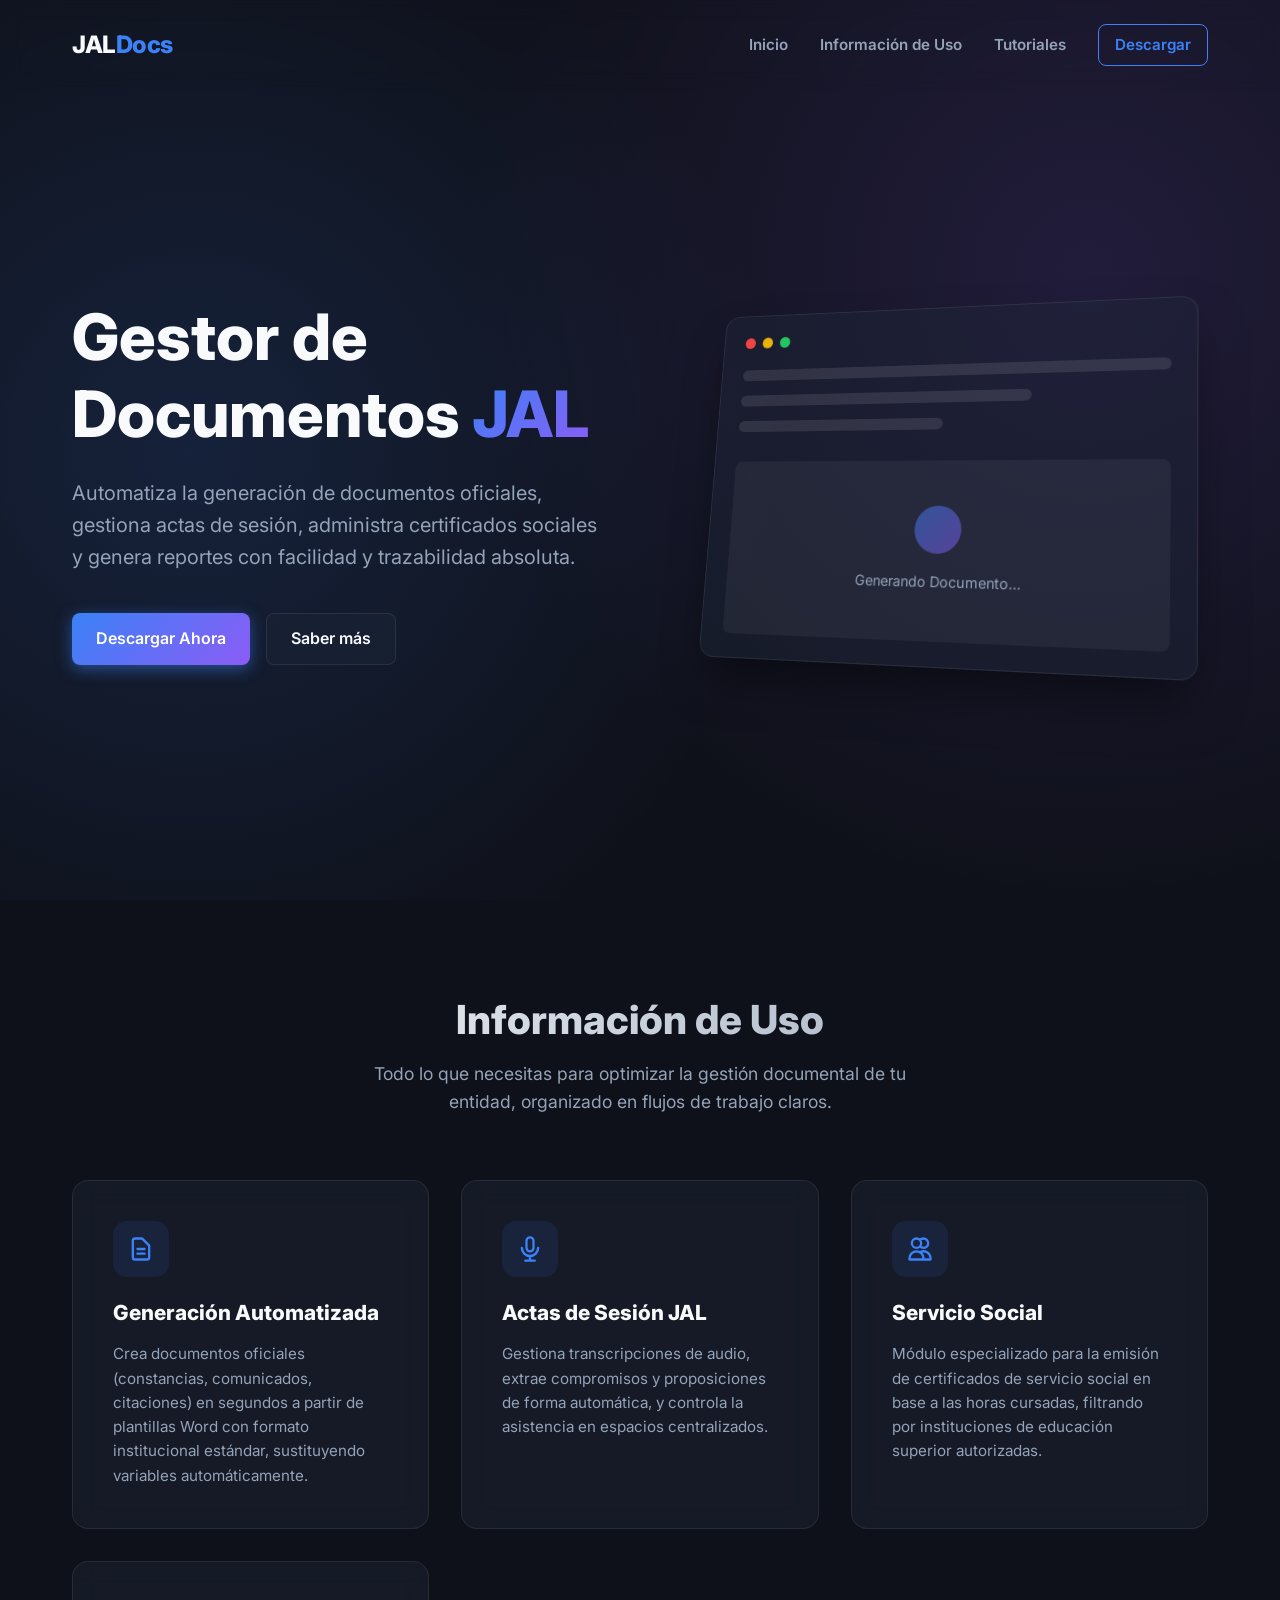
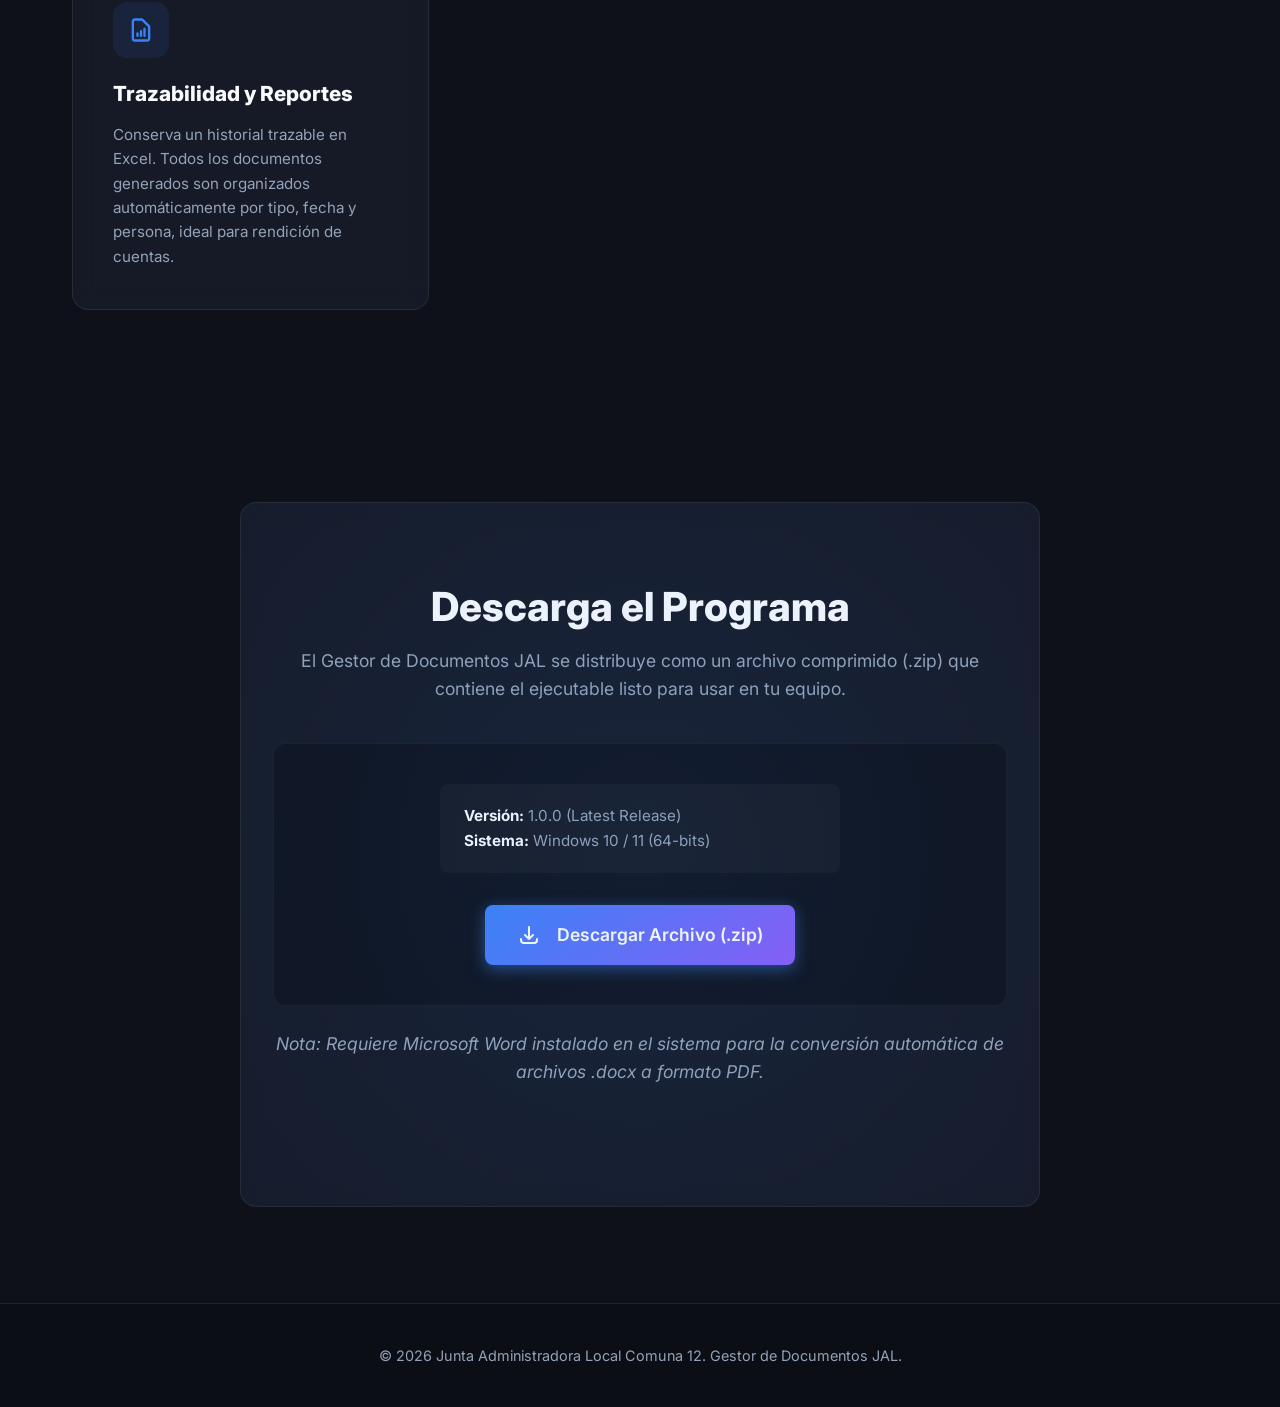
==== index.html @ c781e552 "Organizar archivos en carpetas y preparar para GitHub" ====
<!DOCTYPE html>
<html lang="es">
<head>
    <meta charset="UTF-8">
    <meta name="viewport" content="width=device-width, initial-scale=1.0">
    <meta name="description" content="Gestor de Documentos JAL - Automatización y gestión documental.">
    <title>Gestor de Documentos JAL</title>
    <link href="https://fonts.googleapis.com/css2?family=Inter:wght@300;400;600;800&display=swap" rel="stylesheet">
    <link rel="stylesheet" href="css/styles.css">
</head>
<body>
    <!-- Navbar -->
    <nav id="navbar">
        <div class="nav-container">
            <a href="#home" class="logo">JAL<span>Docs</span></a>
            <ul class="nav-links">
                <li><a href="#home">Inicio</a></li>
                <li><a href="#info">Información de Uso</a></li>
                <li><a href="tutoriales.html">Tutoriales</a></li>
                <li><a href="#download" class="btn-primary-outline">Descargar</a></li>
            </ul>
        </div>
    </nav>

    <!-- Header / Hero Section -->
    <header id="home" class="hero">
        <div class="hero-content">
            <h1 class="hero-title">Gestor de Documentos <span>JAL</span></h1>
            <p class="hero-subtitle">
                Automatiza la generación de documentos oficiales, gestiona actas de sesión, administra certificados sociales y genera reportes con facilidad y trazabilidad absoluta.
            </p>
            <div class="hero-actions">
                <a href="#download" class="btn-primary">Descargar Ahora</a>
                <a href="#info" class="btn-secondary">Saber más</a>
            </div>
        </div>
        <div class="hero-image-wrapper">
            <div class="glass-panel mockup-panel">
                <div class="mockup-header">
                    <span class="dot red"></span>
                    <span class="dot yellow"></span>
                    <span class="dot green"></span>
                </div>
                <div class="mockup-body">
                    <div class="skeleton-line full"></div>
                    <div class="skeleton-line width-70"></div>
                    <div class="skeleton-line width-50"></div>
                    <div class="skeleton-box">
                        <div class="skeleton-icon"></div>
                        <div class="skeleton-text">Generando Documento...</div>
                    </div>
                </div>
            </div>
        </div>
    </header>

    <!-- Usage Info Section -->
    <section id="info" class="section">
        <div class="section-header">
            <h2>Información de Uso</h2>
            <p>Todo lo que necesitas para optimizar la gestión documental de tu entidad, organizado en flujos de trabajo claros.</p>
        </div>
        
        <div class="features-grid">
            <div class="feature-card glass-panel">
                <div class="icon-wrapper">
                    <svg fill="none" stroke="currentColor" viewBox="0 0 24 24"><path stroke-linecap="round" stroke-linejoin="round" stroke-width="2" d="M9 12h6m-6 4h6m2 5H7a2 2 0 01-2-2V5a2 2 0 012-2h5.586a1 1 0 01.707.293l5.414 5.414a1 1 0 01.293.707V19a2 2 0 01-2 2z"></path></svg>
                </div>
                <h3>Generación Automatizada</h3>
                <p>Crea documentos oficiales (constancias, comunicados, citaciones) en segundos a partir de plantillas Word con formato institucional estándar, sustituyendo variables automáticamente.</p>
            </div>
            <div class="feature-card glass-panel">
                <div class="icon-wrapper">
                    <svg fill="none" stroke="currentColor" viewBox="0 0 24 24"><path stroke-linecap="round" stroke-linejoin="round" stroke-width="2" d="M19 11a7 7 0 01-7 7m0 0a7 7 0 01-7-7m7 7v4m0 0H8m4 0h4m-4-8a3 3 0 01-3-3V5a3 3 0 116 0v6a3 3 0 01-3 3z"></path></svg>
                </div>
                <h3>Actas de Sesión JAL</h3>
                <p>Gestiona transcripciones de audio, extrae compromisos y proposiciones de forma automática, y controla la asistencia en espacios centralizados.</p>
            </div>
            <div class="feature-card glass-panel">
                <div class="icon-wrapper">
                    <svg fill="none" stroke="currentColor" viewBox="0 0 24 24"><path stroke-linecap="round" stroke-linejoin="round" stroke-width="2" d="M12 4.354a4 4 0 110 5.292M15 21H3v-1a6 6 0 0112 0v1zm0 0h6v-1a6 6 0 00-9-5.197M13 7a4 4 0 11-8 0 4 4 0 018 0z"></path></svg>
                </div>
                <h3>Servicio Social</h3>
                <p>Módulo especializado para la emisión de certificados de servicio social en base a las horas cursadas, filtrando por instituciones de educación superior autorizadas.</p>
            </div>
            <div class="feature-card glass-panel">
                <div class="icon-wrapper">
                    <svg fill="none" stroke="currentColor" viewBox="0 0 24 24"><path stroke-linecap="round" stroke-linejoin="round" stroke-width="2" d="M9 17v-2m3 2v-4m3 4v-6m2 10H7a2 2 0 01-2-2V5a2 2 0 012-2h5.586a1 1 0 01.707.293l5.414 5.414a1 1 0 01.293.707V19a2 2 0 01-2 2z"></path></svg>
                </div>
                <h3>Trazabilidad y Reportes</h3>
                <p>Conserva un historial trazable en Excel. Todos los documentos generados son organizados automáticamente por tipo, fecha y persona, ideal para rendición de cuentas.</p>
            </div>
        </div>
    </section>

    <!-- Download Section -->
    <section id="download" class="section download-section">
        <div class="download-container glass-panel">
            <h2>Descarga el Programa</h2>
            <p>El Gestor de Documentos JAL se distribuye como un archivo comprimido (.zip) que contiene el ejecutable listo para usar en tu equipo.</p>
            <div class="download-box">
                <div class="version-info">
                    <strong>Versión:</strong> 1.0.0 (Latest Release)
                    <br>
                    <strong>Sistema:</strong> Windows 10 / 11 (64-bits)
                </div>
                <a href="downloads/JAL_Gestor_Documentos.zip" download="JAL_Gestor_Documentos.zip" class="btn-primary btn-large">
                    <svg fill="none" stroke="currentColor" viewBox="0 0 24 24" width="24" height="24" style="margin-right: 8px;"><path stroke-linecap="round" stroke-linejoin="round" stroke-width="2" d="M4 16v1a3 3 0 003 3h10a3 3 0 003-3v-1m-4-4l-4 4m0 0l-4-4m4 4V4"></path></svg>
                    Descargar Archivo (.zip)
                </a>
            </div>
            <p class="download-note">Nota: Requiere Microsoft Word instalado en el sistema para la conversión automática de archivos .docx a formato PDF.</p>
        </div>
    </section>

    <!-- Footer -->
    <footer>
        <div class="footer-content">
            <p>&copy; 2026 Junta Administradora Local Comuna 12. Gestor de Documentos JAL.</p>
        </div>
    </footer>

    <script src="js/script.js"></script>
</body>
</html>
---- css/styles.css ----
:root {
    --bg-dark: #0f111a;
    --bg-darker: #090a0f;
    --primary: #3b82f6;
    --primary-glow: rgba(59, 130, 246, 0.5);
    --secondary: #8b5cf6;
    --text-light: #f8fafc;
    --text-muted: #94a3b8;
    --glass-bg: rgba(30, 41, 59, 0.4);
    --glass-border: rgba(255, 255, 255, 0.08);
}

* {
    margin: 0;
    padding: 0;
    box-sizing: border-box;
}

body {
    font-family: 'Inter', sans-serif;
    background-color: var(--bg-dark);
    color: var(--text-light);
    line-height: 1.6;
    overflow-x: hidden;
    background-image: 
        radial-gradient(circle at 15% 50%, rgba(59, 130, 246, 0.15) 0%, transparent 50%),
        radial-gradient(circle at 85% 30%, rgba(139, 92, 246, 0.15) 0%, transparent 50%);
    background-attachment: fixed;
}

html {
    scroll-behavior: smooth;
}

/* Typography */
h1, h2, h3 {
    font-weight: 800;
    line-height: 1.2;
}

a {
    text-decoration: none;
    color: inherit;
    transition: all 0.3s ease;
}

/* Navbar */
#navbar {
    position: fixed;
    top: 0;
    width: 100%;
    z-index: 1000;
    padding: 1.5rem 0;
    transition: all 0.3s ease;
    backdrop-filter: blur(10px);
    border-bottom: 1px solid transparent;
}

#navbar.scrolled {
    padding: 1rem 0;
    background-color: rgba(15, 17, 26, 0.8);
    border-bottom: 1px solid var(--glass-border);
}

.nav-container {
    max-width: 1200px;
    margin: 0 auto;
    padding: 0 2rem;
    display: flex;
    justify-content: space-between;
    align-items: center;
}

.logo {
    font-size: 1.5rem;
    font-weight: 800;
    letter-spacing: -0.5px;
}

.logo span {
    color: var(--primary);
}

.nav-links {
    list-style: none;
    display: flex;
    gap: 2rem;
    align-items: center;
}

.nav-links a {
    font-size: 0.95rem;
    font-weight: 600;
    color: var(--text-muted);
}

.nav-links a:hover {
    color: var(--text-light);
}

/* Buttons */
.btn-primary, .btn-secondary, .btn-primary-outline {
    display: inline-flex;
    align-items: center;
    justify-content: center;
    gap: 0.5rem;
    padding: 0.75rem 1.5rem;
    border-radius: 8px;
    font-weight: 600;
    font-size: 1rem;
    cursor: pointer;
    transition: all 0.3s ease;
}

.btn-primary {
    background: linear-gradient(135deg, var(--primary), var(--secondary));
    color: white;
    border: none;
    box-shadow: 0 4px 15px var(--primary-glow);
}

.btn-primary:hover {
    transform: translateY(-2px);
    box-shadow: 0 6px 20px var(--primary-glow);
}

.btn-secondary {
    background: var(--glass-bg);
    border: 1px solid var(--glass-border);
    color: var(--text-light);
}

.btn-secondary:hover {
    background: rgba(255, 255, 255, 0.1);
    transform: translateY(-2px);
}

.btn-primary-outline {
    border: 1px solid var(--primary);
    color: var(--primary) !important;
    padding: 0.5rem 1rem;
}

.btn-primary-outline:hover {
    background: var(--primary);
    color: white !important;
    box-shadow: 0 0 10px var(--primary-glow);
}

.btn-large {
    padding: 1rem 2rem;
    font-size: 1.1rem;
}

/* Glass Panel */
.glass-panel {
    background: var(--glass-bg);
    backdrop-filter: blur(12px);
    -webkit-backdrop-filter: blur(12px);
    border: 1px solid var(--glass-border);
    border-radius: 16px;
}

/* Sections */
.section {
    padding: 6rem 2rem;
    max-width: 1200px;
    margin: 0 auto;
}

.section-header {
    text-align: center;
    margin-bottom: 4rem;
}

.section-header h2 {
    font-size: 2.5rem;
    margin-bottom: 1rem;
    background: linear-gradient(to right, #fff, #94a3b8);
    -webkit-background-clip: text;
    -webkit-text-fill-color: transparent;
}

.section-header p {
    color: var(--text-muted);
    font-size: 1.1rem;
    max-width: 600px;
    margin: 0 auto;
}

/* Hero */
.hero {
    min-height: 100vh;
    display: flex;
    align-items: center;
    justify-content: space-between;
    max-width: 1200px;
    margin: 0 auto;
    padding: 8rem 2rem 4rem;
    gap: 4rem;
}

.hero-content {
    flex: 1;
    max-width: 600px;
    animation: fadeUp 0.8s ease forwards;
}

.hero-title {
    font-size: 4rem;
    margin-bottom: 1.5rem;
}

.hero-title span {
    background: linear-gradient(135deg, var(--primary), var(--secondary));
    -webkit-background-clip: text;
    -webkit-text-fill-color: transparent;
}

.hero-subtitle {
    font-size: 1.25rem;
    color: var(--text-muted);
    margin-bottom: 2.5rem;
}

.hero-actions {
    display: flex;
    gap: 1rem;
}

.hero-image-wrapper {
    flex: 1;
    display: flex;
    justify-content: center;
    animation: fadeInRight 1s ease forwards;
}

/* Mockup Panel */
.mockup-panel {
    width: 100%;
    max-width: 500px;
    padding: 1.5rem;
    box-shadow: 0 25px 50px -12px rgba(0, 0, 0, 0.5);
    transform: perspective(1000px) rotateY(-15deg) rotateX(10deg);
    transition: transform 0.5s ease;
}

.mockup-panel:hover {
    transform: perspective(1000px) rotateY(-5deg) rotateX(5deg);
}

.mockup-header {
    display: flex;
    gap: 0.5rem;
    margin-bottom: 1.5rem;
}

.dot {
    width: 12px;
    height: 12px;
    border-radius: 50%;
}
.dot.red { background-color: #ef4444; }
.dot.yellow { background-color: #eab308; }
.dot.green { background-color: #22c55e; }

.skeleton-line {
    height: 12px;
    background: rgba(255, 255, 255, 0.1);
    border-radius: 6px;
    margin-bottom: 1rem;
}
.skeleton-line.full { width: 100%; }
.skeleton-line.width-70 { width: 70%; }
.skeleton-line.width-50 { width: 50%; }

.skeleton-box {
    height: 180px;
    background: rgba(255, 255, 255, 0.05);
    border-radius: 8px;
    margin-top: 2rem;
    display: flex;
    flex-direction: column;
    align-items: center;
    justify-content: center;
    gap: 1rem;
}

.skeleton-icon {
    width: 48px;
    height: 48px;
    border-radius: 50%;
    background: linear-gradient(135deg, rgba(59, 130, 246, 0.5), rgba(139, 92, 246, 0.5));
    animation: pulse 2s infinite;
}

.skeleton-text {
    font-size: 0.9rem;
    color: var(--text-muted);
}

@keyframes pulse {
    0% { transform: scale(0.95); opacity: 0.8; }
    50% { transform: scale(1.05); opacity: 1; }
    100% { transform: scale(0.95); opacity: 0.8; }
}

/* Features Grid */
.features-grid {
    display: grid;
    grid-template-columns: repeat(auto-fit, minmax(280px, 1fr));
    gap: 2rem;
}

.feature-card {
    padding: 2.5rem;
    transition: transform 0.3s ease, box-shadow 0.3s ease;
    opacity: 0;
    transform: translateY(20px);
}

.feature-card.visible {
    animation: fadeUp 0.6s ease forwards;
}

.feature-card:hover {
    transform: translateY(-5px);
    box-shadow: 0 10px 30px rgba(0, 0, 0, 0.2);
}

.icon-wrapper {
    width: 56px;
    height: 56px;
    border-radius: 14px;
    background: rgba(59, 130, 246, 0.1);
    color: var(--primary);
    display: flex;
    align-items: center;
    justify-content: center;
    margin-bottom: 1.5rem;
}

.icon-wrapper svg {
    width: 28px;
    height: 28px;
}

.feature-card h3 {
    font-size: 1.3rem;
    margin-bottom: 1rem;
    color: var(--text-light);
}

.feature-card p {
    color: var(--text-muted);
    font-size: 0.95rem;
}

/* Download Section */
.download-section {
    text-align: center;
}

.download-container {
    max-width: 800px;
    margin: 0 auto;
    padding: 5rem 2rem;
    position: relative;
    overflow: hidden;
}

.download-container::before {
    content: '';
    position: absolute;
    top: -50%;
    left: -50%;
    width: 200%;
    height: 200%;
    background: radial-gradient(circle, rgba(59,130,246,0.1) 0%, transparent 70%);
    pointer-events: none;
}

.download-container h2 {
    font-size: 2.5rem;
    margin-bottom: 1rem;
}

.download-container > p {
    color: var(--text-muted);
    margin-bottom: 2.5rem;
    font-size: 1.1rem;
}

.download-box {
    background: rgba(0, 0, 0, 0.3);
    border-radius: 12px;
    padding: 2.5rem;
    display: flex;
    flex-direction: column;
    align-items: center;
    gap: 2rem;
    margin-bottom: 1.5rem;
    border: 1px solid rgba(255, 255, 255, 0.05);
}

.version-info {
    text-align: left;
    color: var(--text-muted);
    font-size: 0.95rem;
    background: rgba(255, 255, 255, 0.03);
    padding: 1.25rem 1.5rem;
    border-radius: 8px;
    width: 100%;
    max-width: 400px;
}

.version-info strong {
    color: var(--text-light);
}

.download-note {
    font-size: 0.85rem;
    color: var(--text-muted);
    font-style: italic;
}

/* Footer */
footer {
    border-top: 1px solid var(--glass-border);
    padding: 2.5rem 0;
    text-align: center;
    color: var(--text-muted);
    font-size: 0.9rem;
    background: rgba(0,0,0,0.2);
}

/* Animations */
@keyframes fadeUp {
    from {
        opacity: 0;
        transform: translateY(30px);
    }
    to {
        opacity: 1;
        transform: translateY(0);
    }
}

@keyframes fadeInRight {
    from {
        opacity: 0;
        transform: translateX(30px);
    }
    to {
        opacity: 1;
        transform: translateX(0);
    }
}

/* Responsive */
@media (max-width: 768px) {
    .hero {
        flex-direction: column;
        text-align: center;
        padding-top: 8rem;
    }
    
    .hero-actions {
        justify-content: center;
    }

    .nav-links {
        display: none;
    }

    .hero-title {
        font-size: 3rem;
    }
    
    .mockup-panel {
        transform: none;
    }
    
    .mockup-panel:hover {
        transform: none;
    }
}
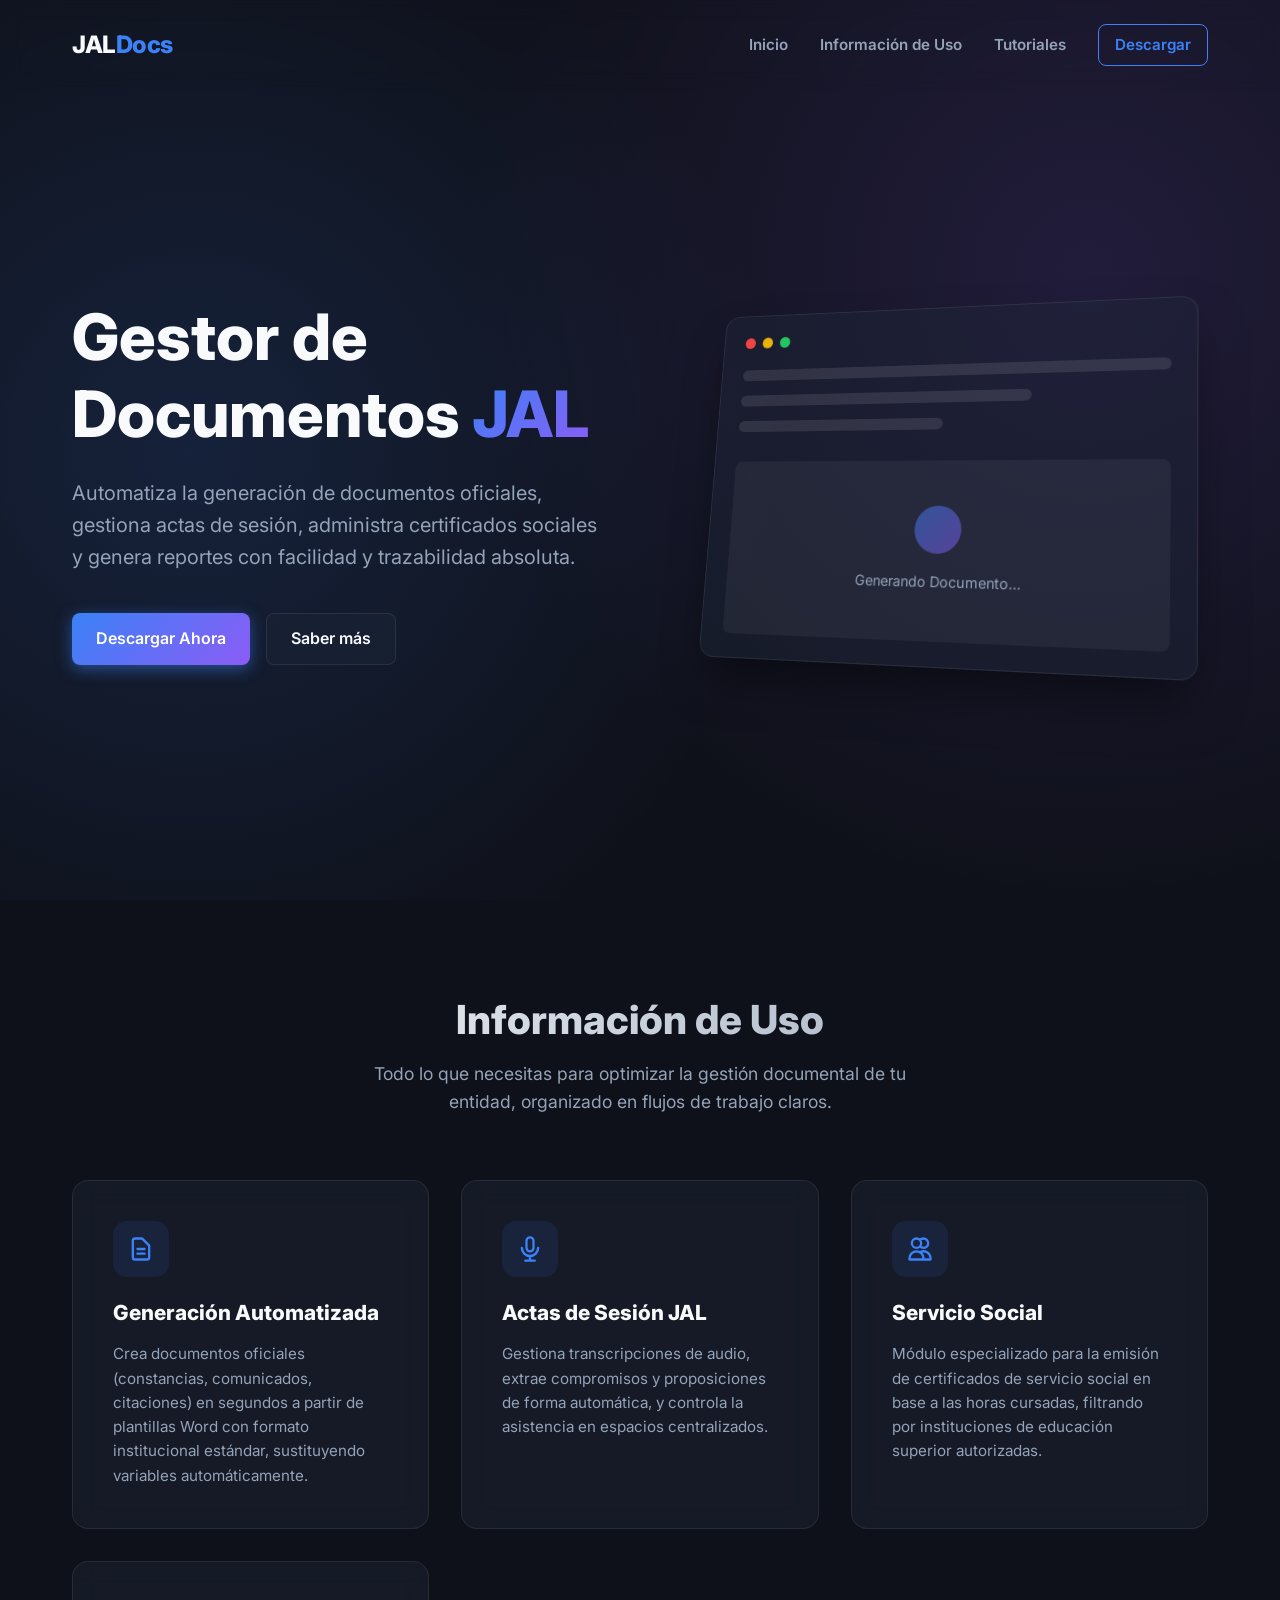
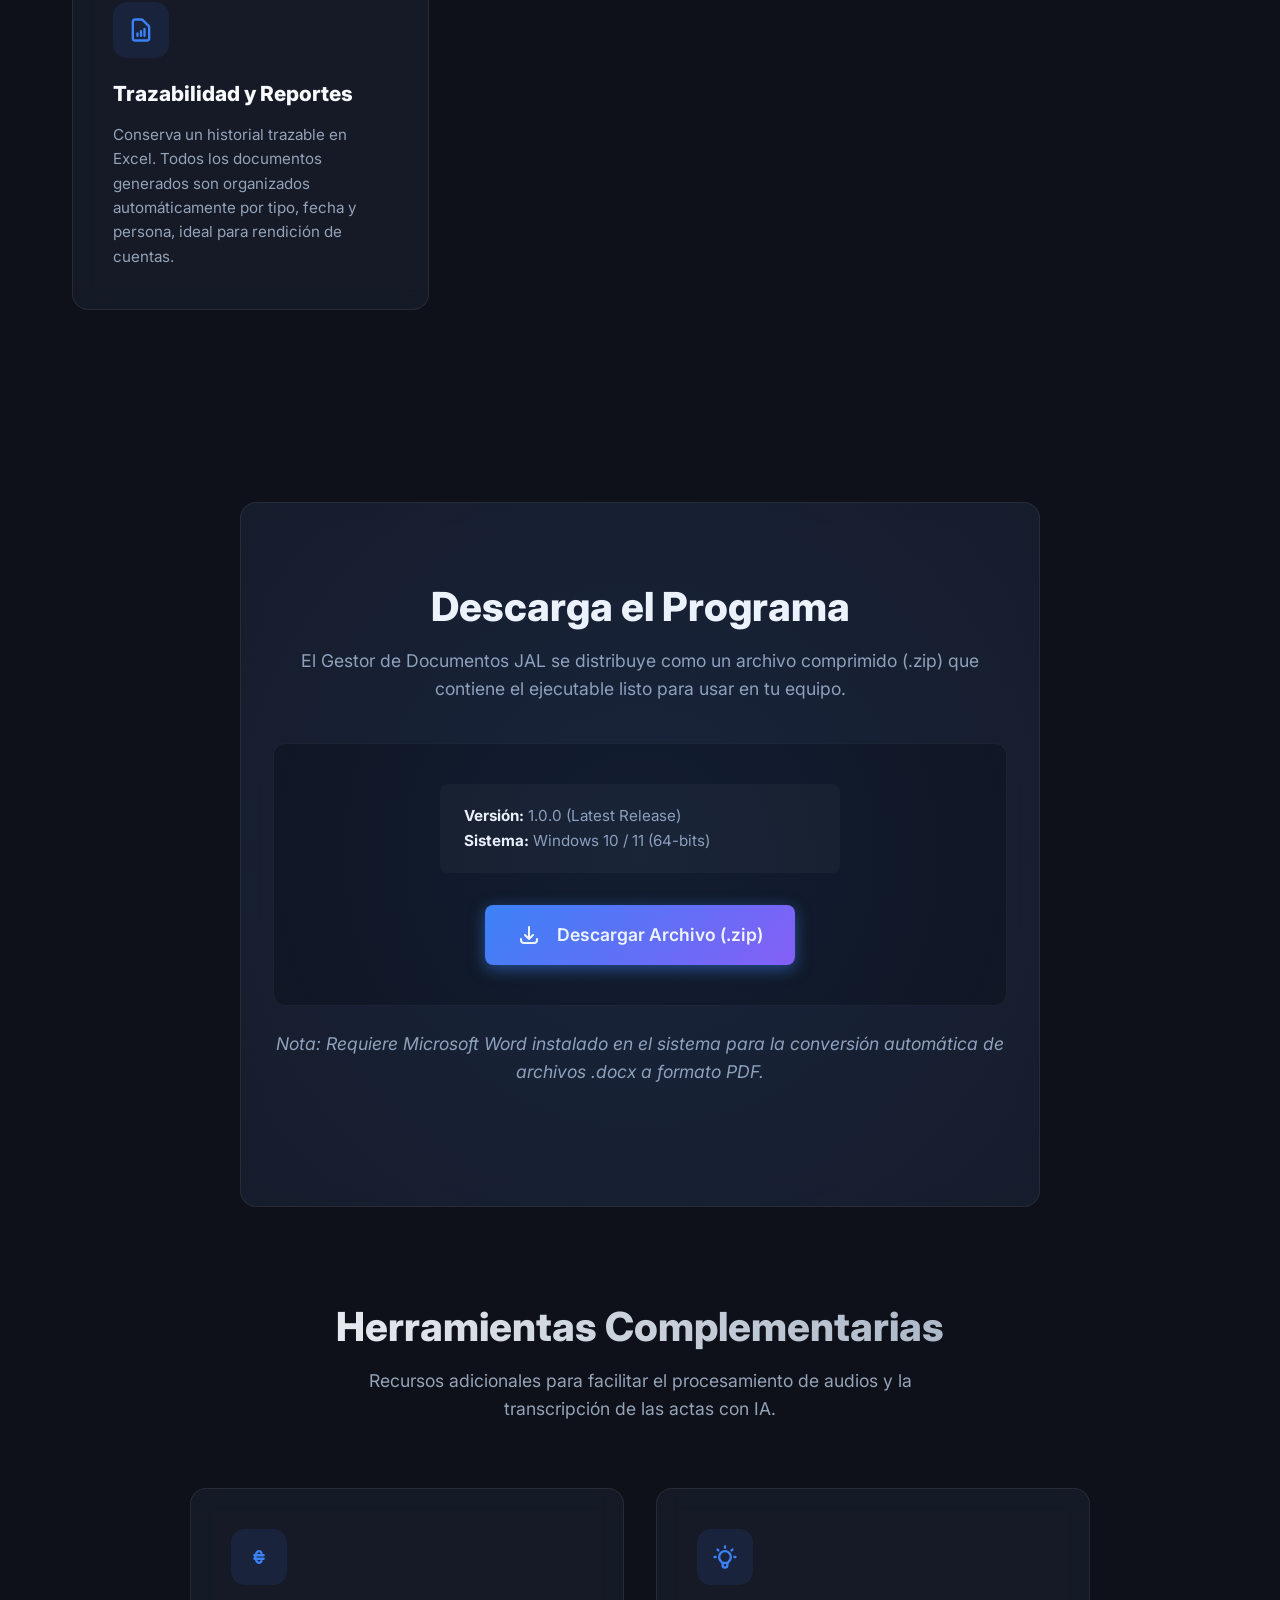
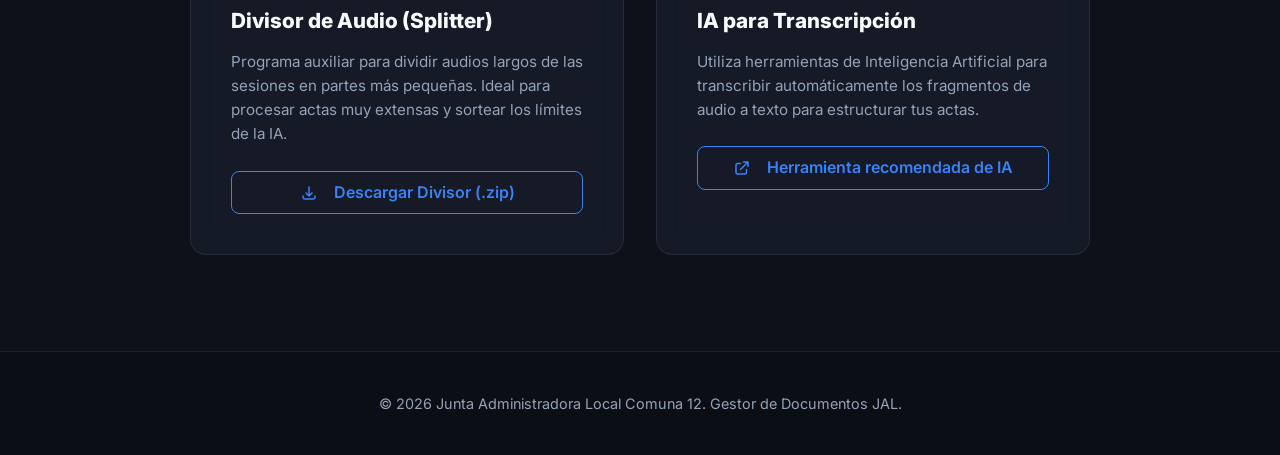
==== commit 9494e9d1: "Agregar sección de herramientas complementarias" ====
--- a/index.html
+++ b/index.html
@@ -113,6 +113,39 @@
         </div>
     </section>
 
+    <!-- Complementary Tools Section -->
+    <section id="tools" class="section" style="padding-top: 0;">
+        <div class="section-header">
+            <h2>Herramientas Complementarias</h2>
+            <p>Recursos adicionales para facilitar el procesamiento de audios y la transcripción de las actas con IA.</p>
+        </div>
+        
+        <div class="features-grid" style="max-width: 900px; margin: 0 auto; display: grid; grid-template-columns: repeat(auto-fit, minmax(300px, 1fr)); gap: 2rem;">
+            <div class="feature-card glass-panel">
+                <div class="icon-wrapper">
+                    <svg fill="none" stroke="currentColor" viewBox="0 0 24 24"><path stroke-linecap="round" stroke-linejoin="round" stroke-width="2" d="M14.121 15.536c-1.171 1.952-3.07 1.952-4.242 0-1.172-1.953-1.172-5.119 0-7.072 1.171-1.952 3.07-1.952 4.242 0M8 10.5h8m-8 3h8"></path></svg>
+                </div>
+                <h3>Divisor de Audio (Splitter)</h3>
+                <p>Programa auxiliar para dividir audios largos de las sesiones en partes más pequeñas. Ideal para procesar actas muy extensas y sortear los límites de la IA.</p>
+                <a href="downloads/Audio_Splitter.zip" download="Audio_Splitter.zip" class="btn-primary-outline" style="margin-top: 1.5rem; width: 100%; display: flex; justify-content: center; align-items: center;">
+                    <svg fill="none" stroke="currentColor" viewBox="0 0 24 24" width="18" height="18" style="margin-right: 8px;"><path stroke-linecap="round" stroke-linejoin="round" stroke-width="2" d="M4 16v1a3 3 0 003 3h10a3 3 0 003-3v-1m-4-4l-4 4m0 0l-4-4m4 4V4"></path></svg>
+                    Descargar Divisor (.zip)
+                </a>
+            </div>
+            <div class="feature-card glass-panel">
+                <div class="icon-wrapper">
+                    <svg fill="none" stroke="currentColor" viewBox="0 0 24 24"><path stroke-linecap="round" stroke-linejoin="round" stroke-width="2" d="M9.663 17h4.673M12 3v1m6.364 1.636l-.707.707M21 12h-1M4 12H3m3.343-5.657l-.707-.707m2.828 9.9a5 5 0 117.072 0l-.548.547A3.374 3.374 0 0014 18.469V19a2 2 0 11-4 0v-.531c0-.895-.356-1.754-.988-2.386l-.548-.547z"></path></svg>
+                </div>
+                <h3>IA para Transcripción</h3>
+                <p>Utiliza herramientas de Inteligencia Artificial para transcribir automáticamente los fragmentos de audio a texto para estructurar tus actas.</p>
+                <a href="https://turboscribe.ai/es" target="_blank" class="btn-primary-outline" style="margin-top: 1.5rem; width: 100%; display: flex; justify-content: center; align-items: center;">
+                    <svg fill="none" stroke="currentColor" viewBox="0 0 24 24" width="18" height="18" style="margin-right: 8px;"><path stroke-linecap="round" stroke-linejoin="round" stroke-width="2" d="M10 6H6a2 2 0 00-2 2v10a2 2 0 002 2h10a2 2 0 002-2v-4M14 4h6m0 0v6m0-6L10 14"></path></svg>
+                    Herramienta recomendada de IA
+                </a>
+            </div>
+        </div>
+    </section>
+
     <!-- Footer -->
     <footer>
         <div class="footer-content">
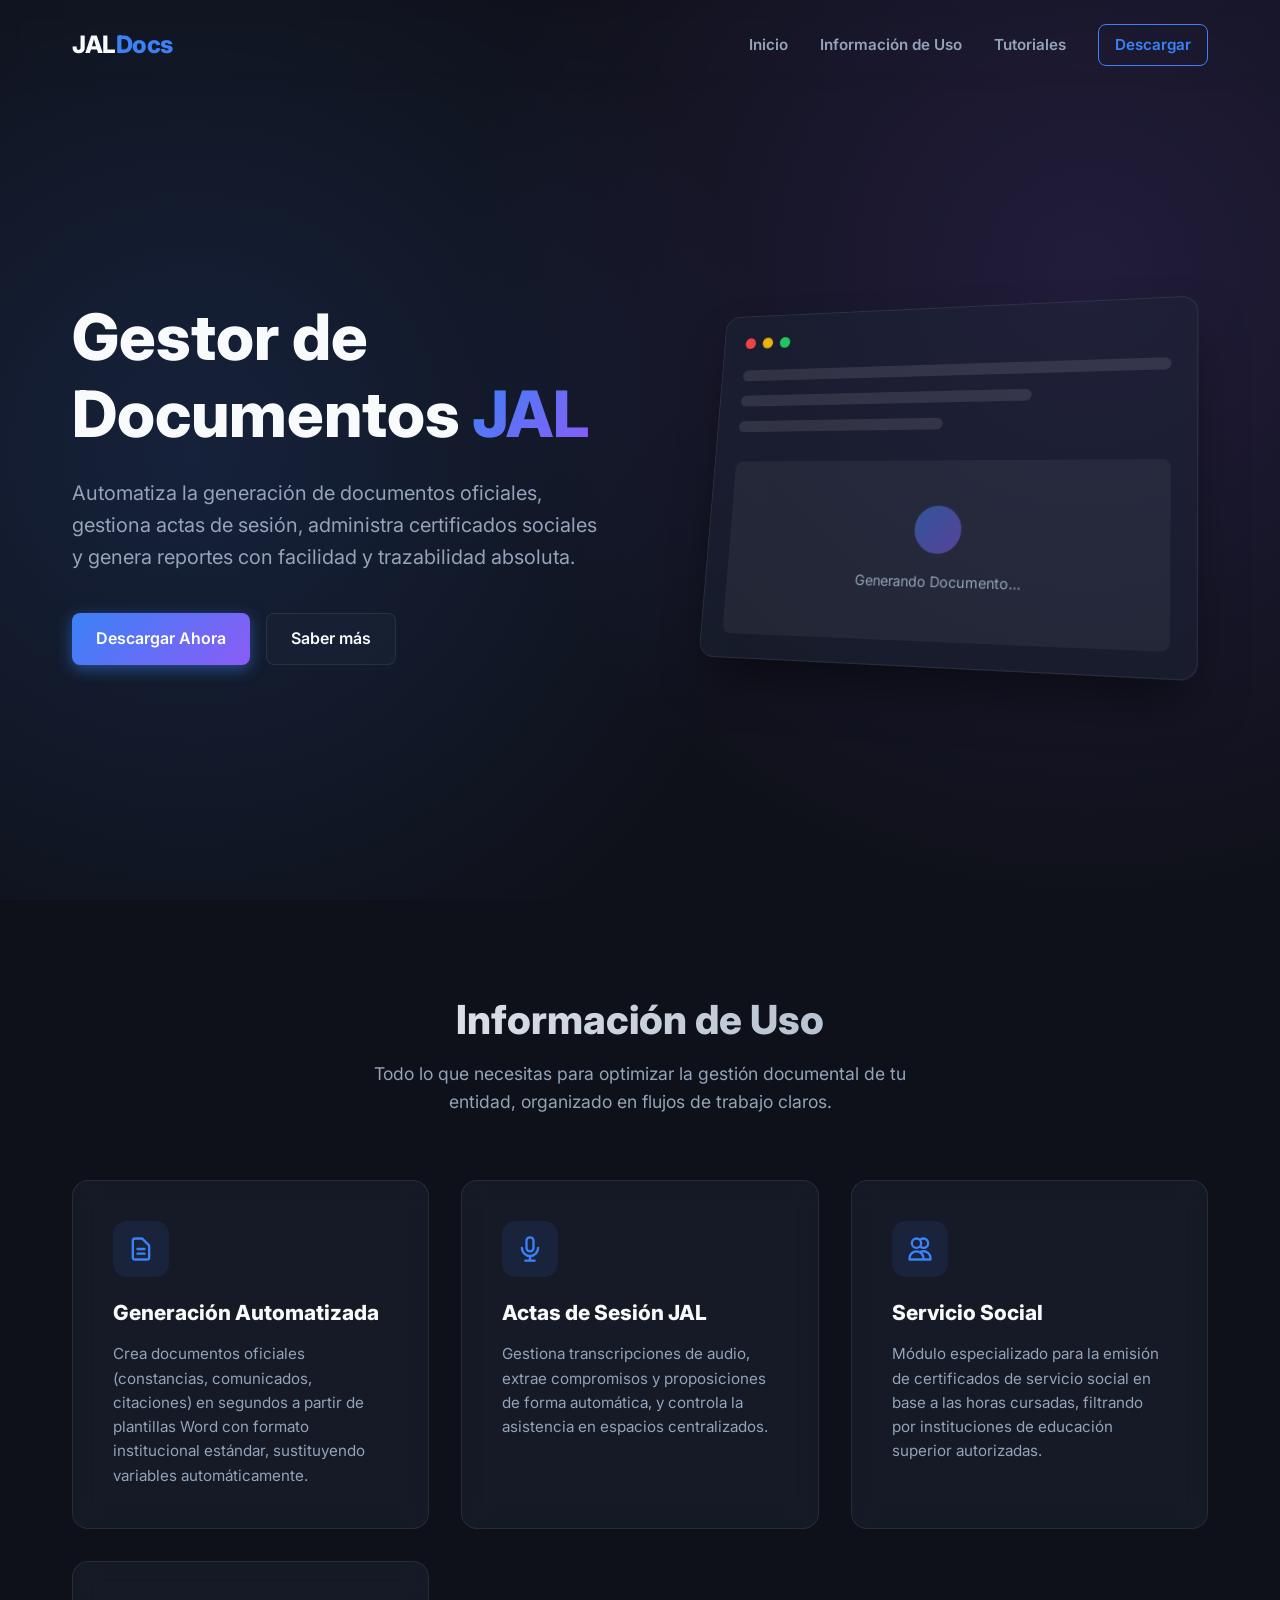
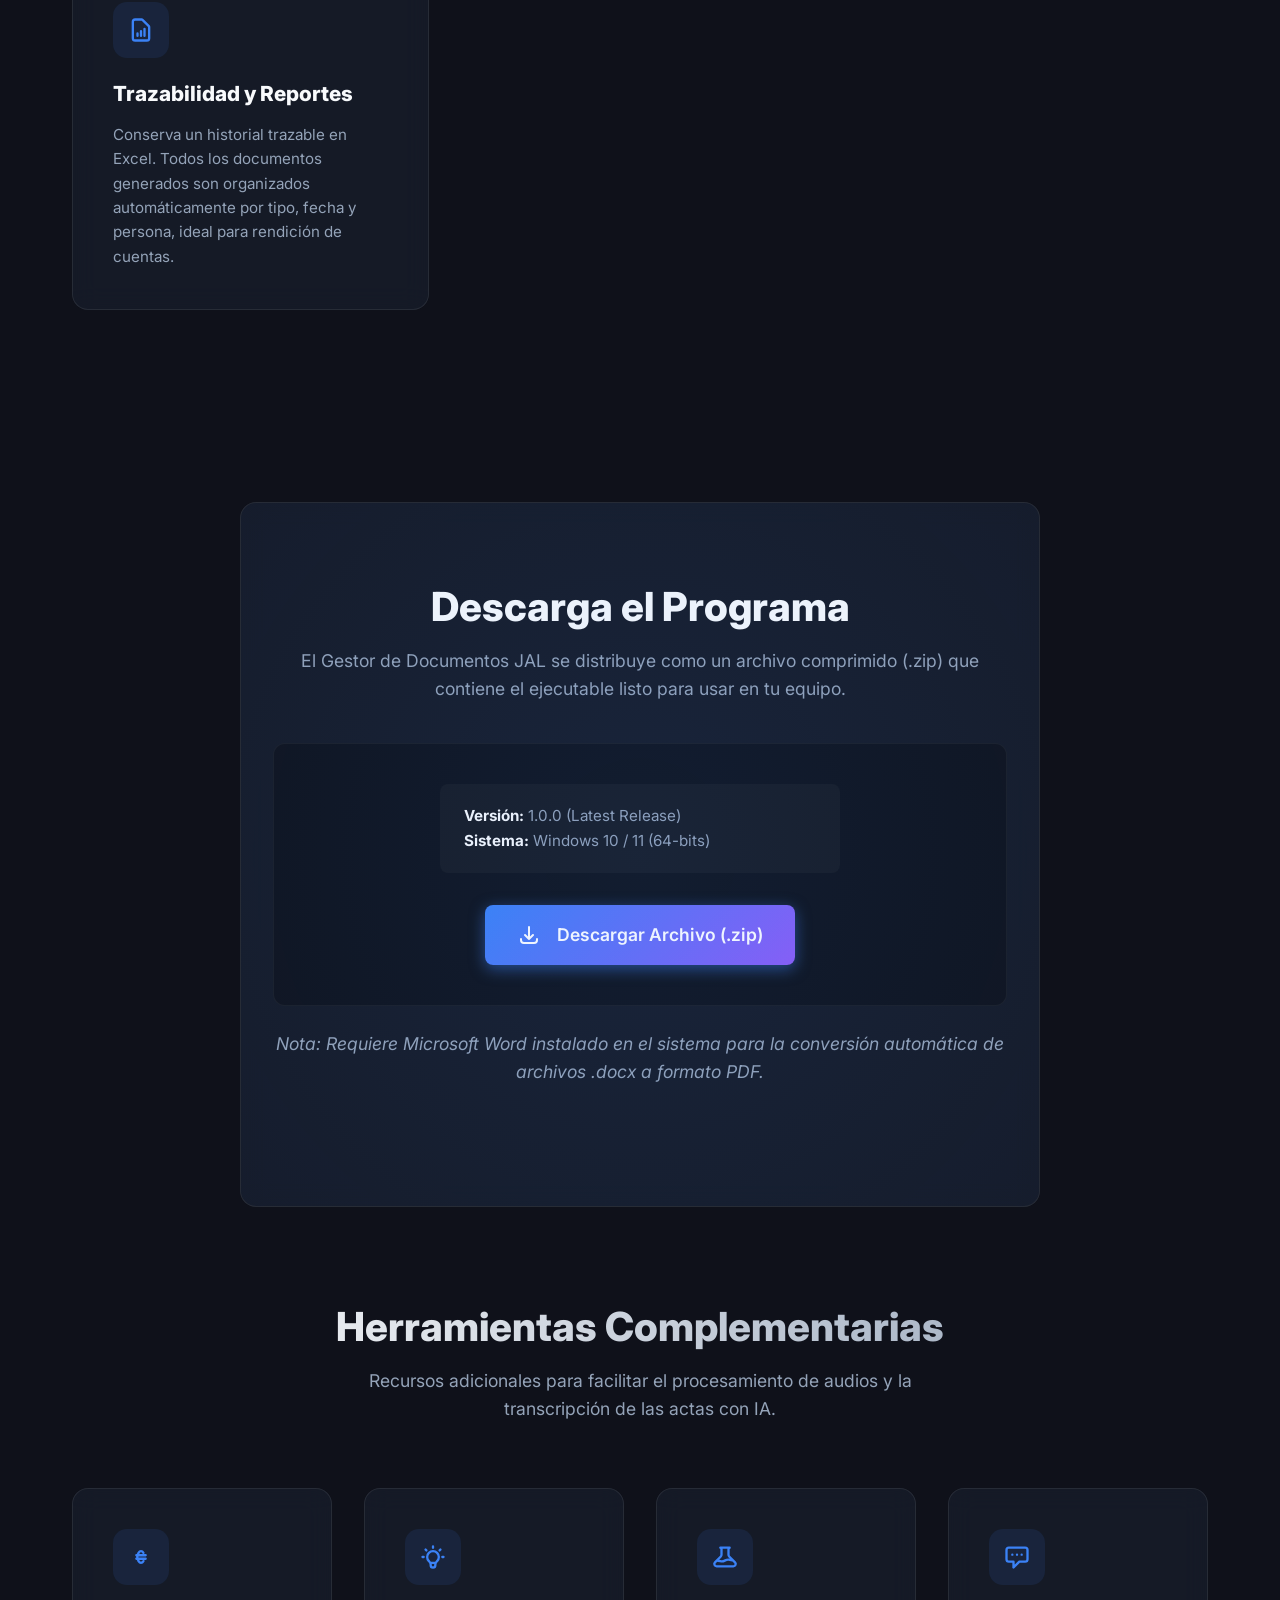
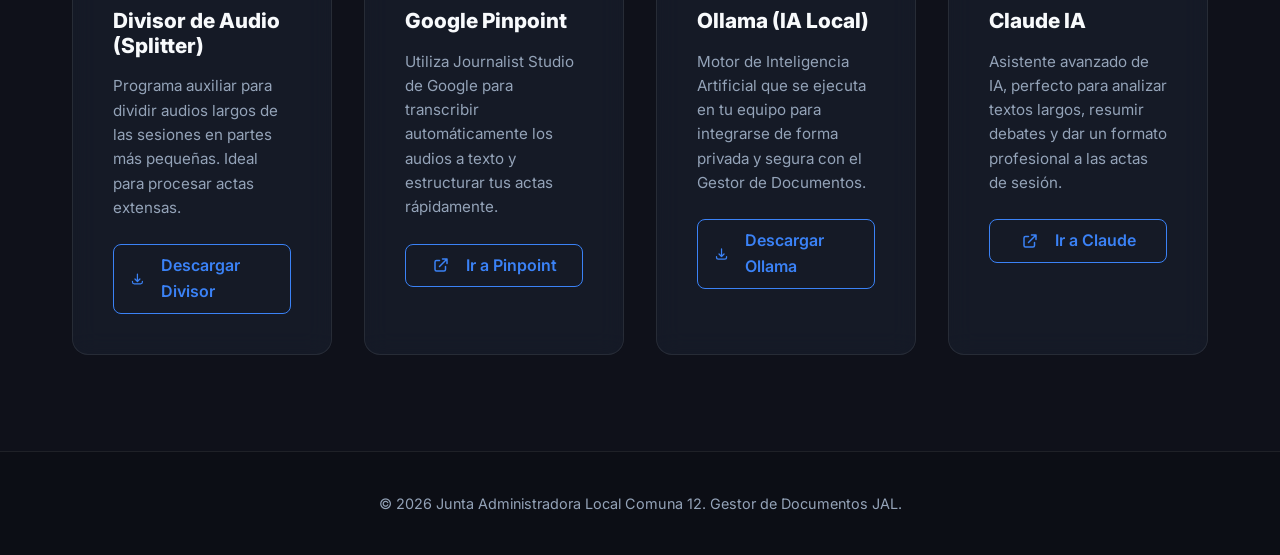
==== commit 41597b57: "Actualizar herramientas: Pinpoint, Ollama y Claude" ====
--- a/index.html
+++ b/index.html
@@ -120,27 +120,52 @@
             <p>Recursos adicionales para facilitar el procesamiento de audios y la transcripción de las actas con IA.</p>
         </div>
         
-        <div class="features-grid" style="max-width: 900px; margin: 0 auto; display: grid; grid-template-columns: repeat(auto-fit, minmax(300px, 1fr)); gap: 2rem;">
+        <div class="features-grid" style="max-width: 1200px; margin: 0 auto; display: grid; grid-template-columns: repeat(auto-fit, minmax(250px, 1fr)); gap: 2rem;">
             <div class="feature-card glass-panel">
                 <div class="icon-wrapper">
                     <svg fill="none" stroke="currentColor" viewBox="0 0 24 24"><path stroke-linecap="round" stroke-linejoin="round" stroke-width="2" d="M14.121 15.536c-1.171 1.952-3.07 1.952-4.242 0-1.172-1.953-1.172-5.119 0-7.072 1.171-1.952 3.07-1.952 4.242 0M8 10.5h8m-8 3h8"></path></svg>
                 </div>
                 <h3>Divisor de Audio (Splitter)</h3>
-                <p>Programa auxiliar para dividir audios largos de las sesiones en partes más pequeñas. Ideal para procesar actas muy extensas y sortear los límites de la IA.</p>
+                <p>Programa auxiliar para dividir audios largos de las sesiones en partes más pequeñas. Ideal para procesar actas extensas.</p>
                 <a href="downloads/Audio_Splitter.zip" download="Audio_Splitter.zip" class="btn-primary-outline" style="margin-top: 1.5rem; width: 100%; display: flex; justify-content: center; align-items: center;">
                     <svg fill="none" stroke="currentColor" viewBox="0 0 24 24" width="18" height="18" style="margin-right: 8px;"><path stroke-linecap="round" stroke-linejoin="round" stroke-width="2" d="M4 16v1a3 3 0 003 3h10a3 3 0 003-3v-1m-4-4l-4 4m0 0l-4-4m4 4V4"></path></svg>
-                    Descargar Divisor (.zip)
+                    Descargar Divisor
                 </a>
             </div>
+            
             <div class="feature-card glass-panel">
                 <div class="icon-wrapper">
                     <svg fill="none" stroke="currentColor" viewBox="0 0 24 24"><path stroke-linecap="round" stroke-linejoin="round" stroke-width="2" d="M9.663 17h4.673M12 3v1m6.364 1.636l-.707.707M21 12h-1M4 12H3m3.343-5.657l-.707-.707m2.828 9.9a5 5 0 117.072 0l-.548.547A3.374 3.374 0 0014 18.469V19a2 2 0 11-4 0v-.531c0-.895-.356-1.754-.988-2.386l-.548-.547z"></path></svg>
                 </div>
-                <h3>IA para Transcripción</h3>
-                <p>Utiliza herramientas de Inteligencia Artificial para transcribir automáticamente los fragmentos de audio a texto para estructurar tus actas.</p>
-                <a href="https://turboscribe.ai/es" target="_blank" class="btn-primary-outline" style="margin-top: 1.5rem; width: 100%; display: flex; justify-content: center; align-items: center;">
+                <h3>Google Pinpoint</h3>
+                <p>Utiliza Journalist Studio de Google para transcribir automáticamente los audios a texto y estructurar tus actas rápidamente.</p>
+                <a href="https://journaliststudio.google.com/pinpoint/collections" target="_blank" class="btn-primary-outline" style="margin-top: 1.5rem; width: 100%; display: flex; justify-content: center; align-items: center;">
                     <svg fill="none" stroke="currentColor" viewBox="0 0 24 24" width="18" height="18" style="margin-right: 8px;"><path stroke-linecap="round" stroke-linejoin="round" stroke-width="2" d="M10 6H6a2 2 0 00-2 2v10a2 2 0 002 2h10a2 2 0 002-2v-4M14 4h6m0 0v6m0-6L10 14"></path></svg>
-                    Herramienta recomendada de IA
+                    Ir a Pinpoint
+                </a>
+            </div>
+
+            <div class="feature-card glass-panel">
+                <div class="icon-wrapper">
+                    <svg fill="none" stroke="currentColor" viewBox="0 0 24 24"><path stroke-linecap="round" stroke-linejoin="round" stroke-width="2" d="M19.428 15.428a2 2 0 00-1.022-.547l-2.387-.477a6 6 0 00-3.86.517l-.318.158a6 6 0 01-3.86.517L6.05 15.21a2 2 0 00-1.806.547M8 4h8l-1 1v5.172a2 2 0 00.586 1.414l5 5c1.26 1.26.367 3.414-1.415 3.414H4.828c-1.782 0-2.674-2.154-1.414-3.414l5-5A2 2 0 009 10.172V5L8 4z"></path></svg>
+                </div>
+                <h3>Ollama (IA Local)</h3>
+                <p>Motor de Inteligencia Artificial que se ejecuta en tu equipo para integrarse de forma privada y segura con el Gestor de Documentos.</p>
+                <a href="https://ollama.com/" target="_blank" class="btn-primary-outline" style="margin-top: 1.5rem; width: 100%; display: flex; justify-content: center; align-items: center;">
+                    <svg fill="none" stroke="currentColor" viewBox="0 0 24 24" width="18" height="18" style="margin-right: 8px;"><path stroke-linecap="round" stroke-linejoin="round" stroke-width="2" d="M4 16v1a3 3 0 003 3h10a3 3 0 003-3v-1m-4-4l-4 4m0 0l-4-4m4 4V4"></path></svg>
+                    Descargar Ollama
+                </a>
+            </div>
+
+            <div class="feature-card glass-panel">
+                <div class="icon-wrapper">
+                    <svg fill="none" stroke="currentColor" viewBox="0 0 24 24"><path stroke-linecap="round" stroke-linejoin="round" stroke-width="2" d="M8 10h.01M12 10h.01M16 10h.01M9 16H5a2 2 0 01-2-2V6a2 2 0 012-2h14a2 2 0 012 2v8a2 2 0 01-2 2h-5l-5 5v-5z"></path></svg>
+                </div>
+                <h3>Claude IA</h3>
+                <p>Asistente avanzado de IA, perfecto para analizar textos largos, resumir debates y dar un formato profesional a las actas de sesión.</p>
+                <a href="https://claude.ai/" target="_blank" class="btn-primary-outline" style="margin-top: 1.5rem; width: 100%; display: flex; justify-content: center; align-items: center;">
+                    <svg fill="none" stroke="currentColor" viewBox="0 0 24 24" width="18" height="18" style="margin-right: 8px;"><path stroke-linecap="round" stroke-linejoin="round" stroke-width="2" d="M10 6H6a2 2 0 00-2 2v10a2 2 0 002 2h10a2 2 0 002-2v-4M14 4h6m0 0v6m0-6L10 14"></path></svg>
+                    Ir a Claude
                 </a>
             </div>
         </div>
